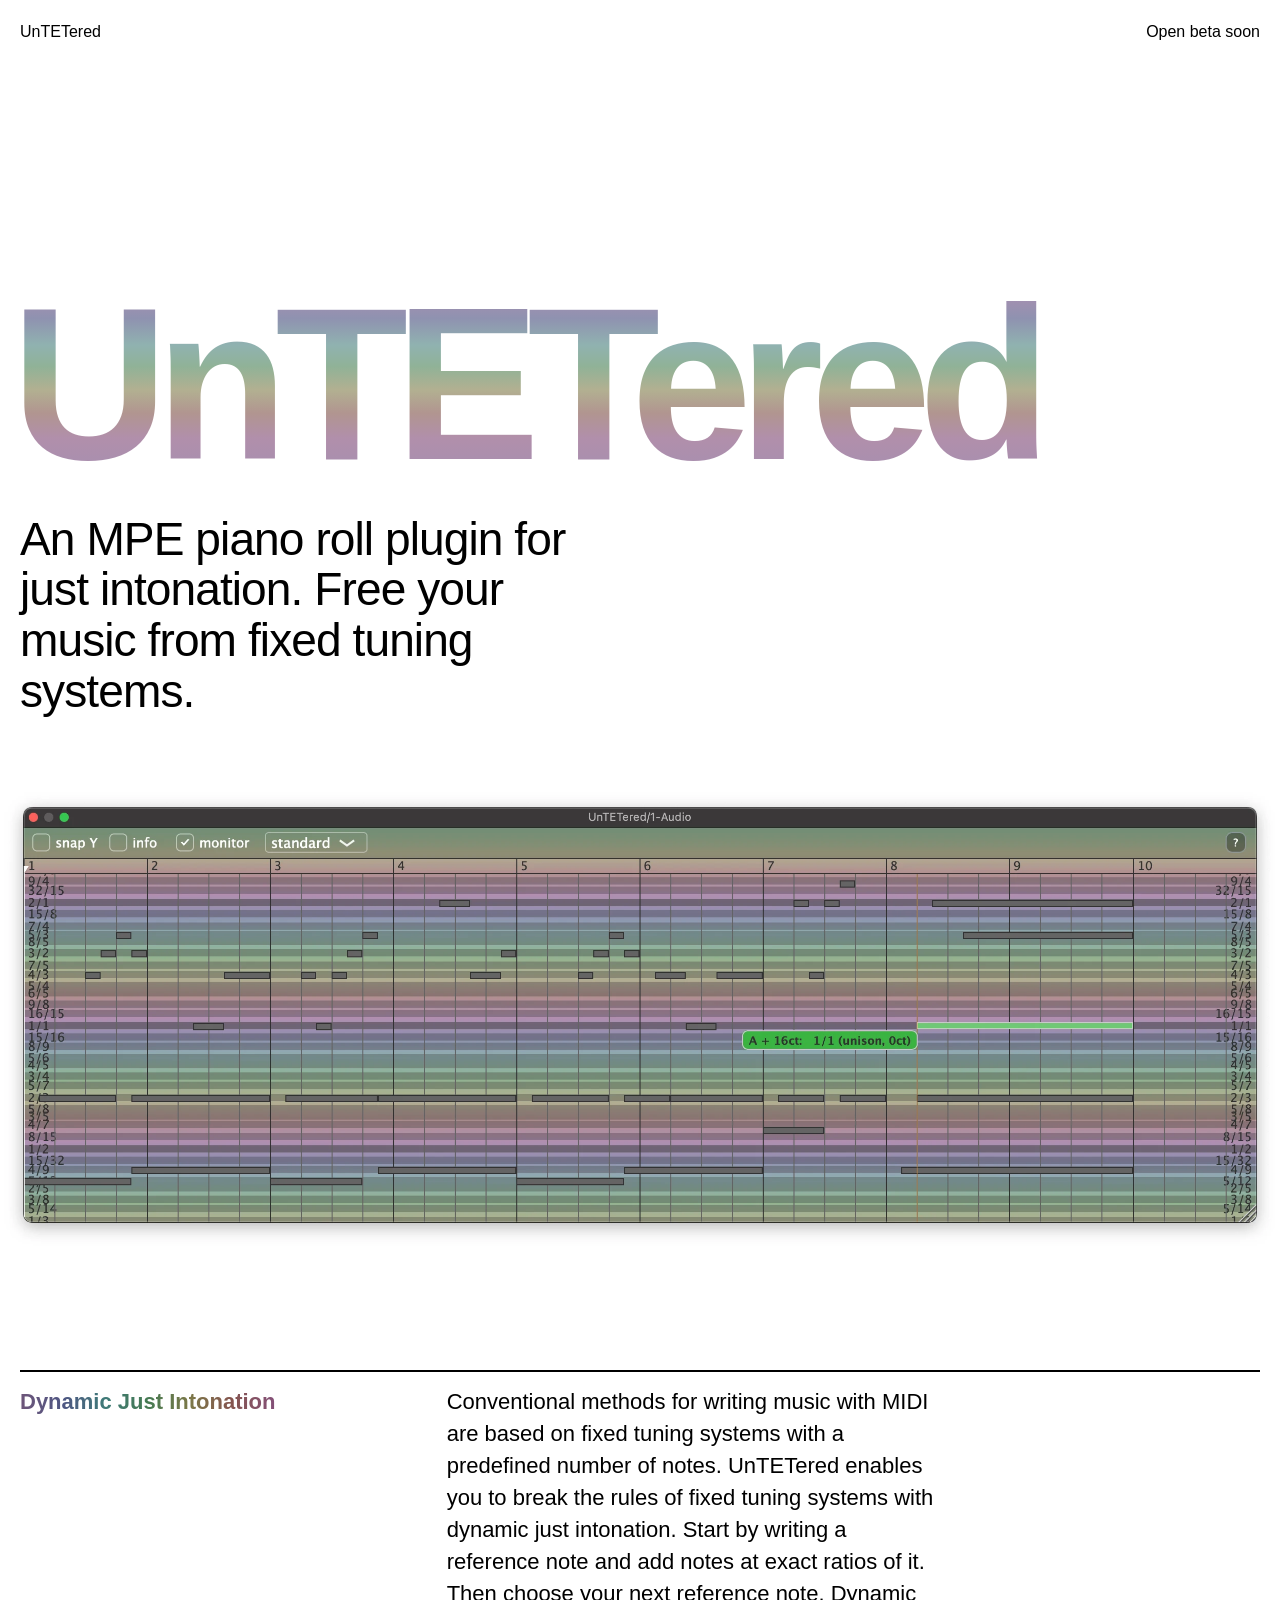
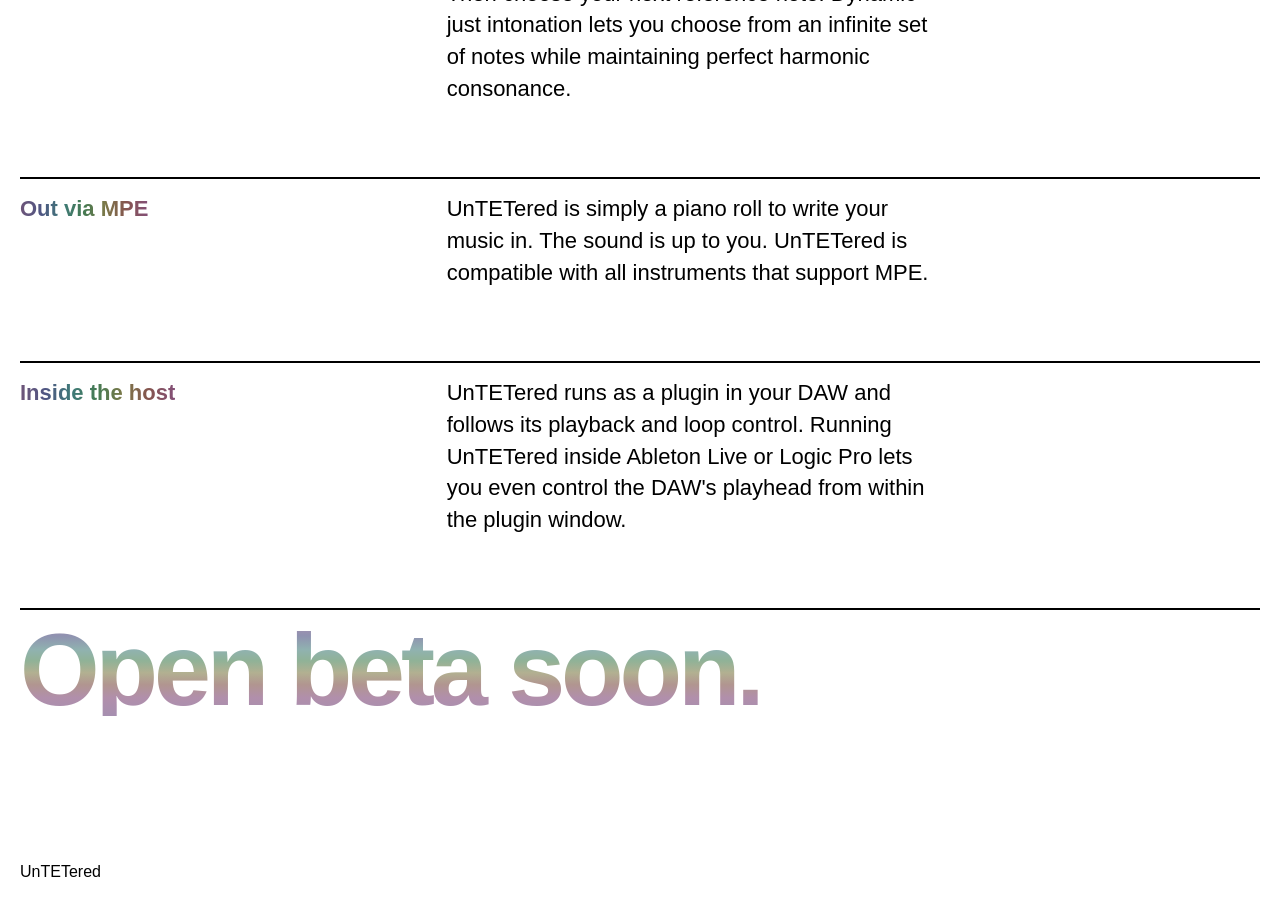
==== untetered.com/index.html @ 3cdaa633 "add mock website" ====
<!doctype html>
<html lang="en">

<head>
    <meta charset="utf-8">
    <meta name="viewport" content="width=device-width, initial-scale=1">
    <title>UnTETered</title>
    <meta name="description"
        content="An MPE piano roll for just intonation. Every note is an exact ratio, and every note in a chord can be tuned on its own.">
    <link rel="preconnect" href="https://fonts.googleapis.com">
    <link rel="preconnect" href="https://fonts.gstatic.com" crossorigin>
    <style>
        * {
            box-sizing: border-box;
            margin: 0;
            padding: 0
        }

        body {
            background: #fff;
            color: #000;
            font: 400 22px/1.45 "Helvetica Neue", Helvetica, Arial, sans-serif;
            padding: 20px
        }

        h1 {
            font-weight: 700;
            font-size: clamp(72px, 17vw, 260px);
            line-height: .82;
            letter-spacing: -.06em;
            margin: 0 0 40px -.04em
        }

        .top {
            display: flex;
            justify-content: space-between;
            font-size: 16px;
            margin-bottom: 28vh
        }

        .shot {
            margin: 0 -20px 120px
        }

        .shot img {
            display: block;
            width: 100%;
            height: auto
        }

        .lead {
            font-size: clamp(28px, 3.6vw, 48px);
            line-height: 1.1;
            letter-spacing: -.02em;
            max-width: 22ch;
            margin-bottom: 72px
        }

        section {
            display: grid;
            grid-template-columns: 1fr 2fr;
            gap: 20px;
            border-top: 2px solid #000;
            padding: 14px 0 72px
        }

        h2 {
            font-size: 22px;
            font-weight: 700
        }

        p {
            max-width: 40ch
        }

        a {
            color: #00f
        }

        .beta {
            border-top: 2px solid #000;
            padding: 14px 0 120px
        }

        .beta h2 {
            font-size: clamp(48px, 8vw, 120px);
            line-height: .9;
            letter-spacing: -.04em;
            margin-bottom: 24px
        }

        footer {
            font-size: 16px;
            display: flex;
            justify-content: space-between
        }

        @media(max-width:700px) {
            section {
                grid-template-columns: 1fr
            }
        }

        h1,
        .beta h2 {
            background: linear-gradient(180deg, #a68fb0 0%, #8f92b0 13%, #90b2b0 28%, #90b297 40%, #b2b091 53%, #b19590 66%, #b18fab 80%, #a68fb0 100%);
            -webkit-background-clip: text;
            background-clip: text;
            color: transparent
        }

        section h2 {
            background: linear-gradient(90deg, #6e5579, #4f5683, #3f7a78, #457a52, #7c7848, #85544f, #845078);
            -webkit-background-clip: text;
            background-clip: text;
            color: transparent;
            justify-self: start;
            align-self: start
        }
    </style>
</head>

<body>
    <div class=top><span>UnTETered</span><span>Open beta soon</span></div>
    <h1>UnTETered</h1>
    <p class=lead>An MPE piano roll plugin for just intonation. Free your music from fixed tuning systems.</p>
    <figure class=shot><img
            src="[data-uri]"
            width="2494" height="900">
    </figure>
    <section>
        <h2>Dynamic Just Intonation</h2>
        <p>Conventional methods for writing music with MIDI are based on fixed tuning systems with a predefined number of notes. 
            UnTETered enables you to break the rules of fixed tuning systems with dynamic just intonation. 
            Start by writing a reference note and add notes at exact ratios of it. 
            Then choose your next reference note.
            Dynamic just intonation lets you choose from an infinite set of notes while maintaining perfect harmonic consonance.</p>
    </section>
    <section>
        <h2>Out via MPE</h2>
        <p>UnTETered is simply a piano roll to write your music in. The sound is up to you. UnTETered is compatible with all instruments that support MPE.</p>
    </section>
    <section>
        <h2>Inside the host</h2>
        <p>UnTETered runs as a plugin in your DAW and follows its playback and loop control.
            Running UnTETered inside Ableton Live or Logic Pro lets you even control the DAW's playhead from within the plugin window.</p>
    </section>
    <div class=beta>
        <h2>Open beta soon.</h2>
        <!--
        <p>If you write in just intonation, or want to, we would like you to try it and tell us where it falls short.
            Write to <a href="mailto:support@untetered.com">support@untetered.com</a> and we will let you know when it
            opens.</p>
        -->
    </div>
    <footer><span>UnTETered</span></footer>
</body>

</html>
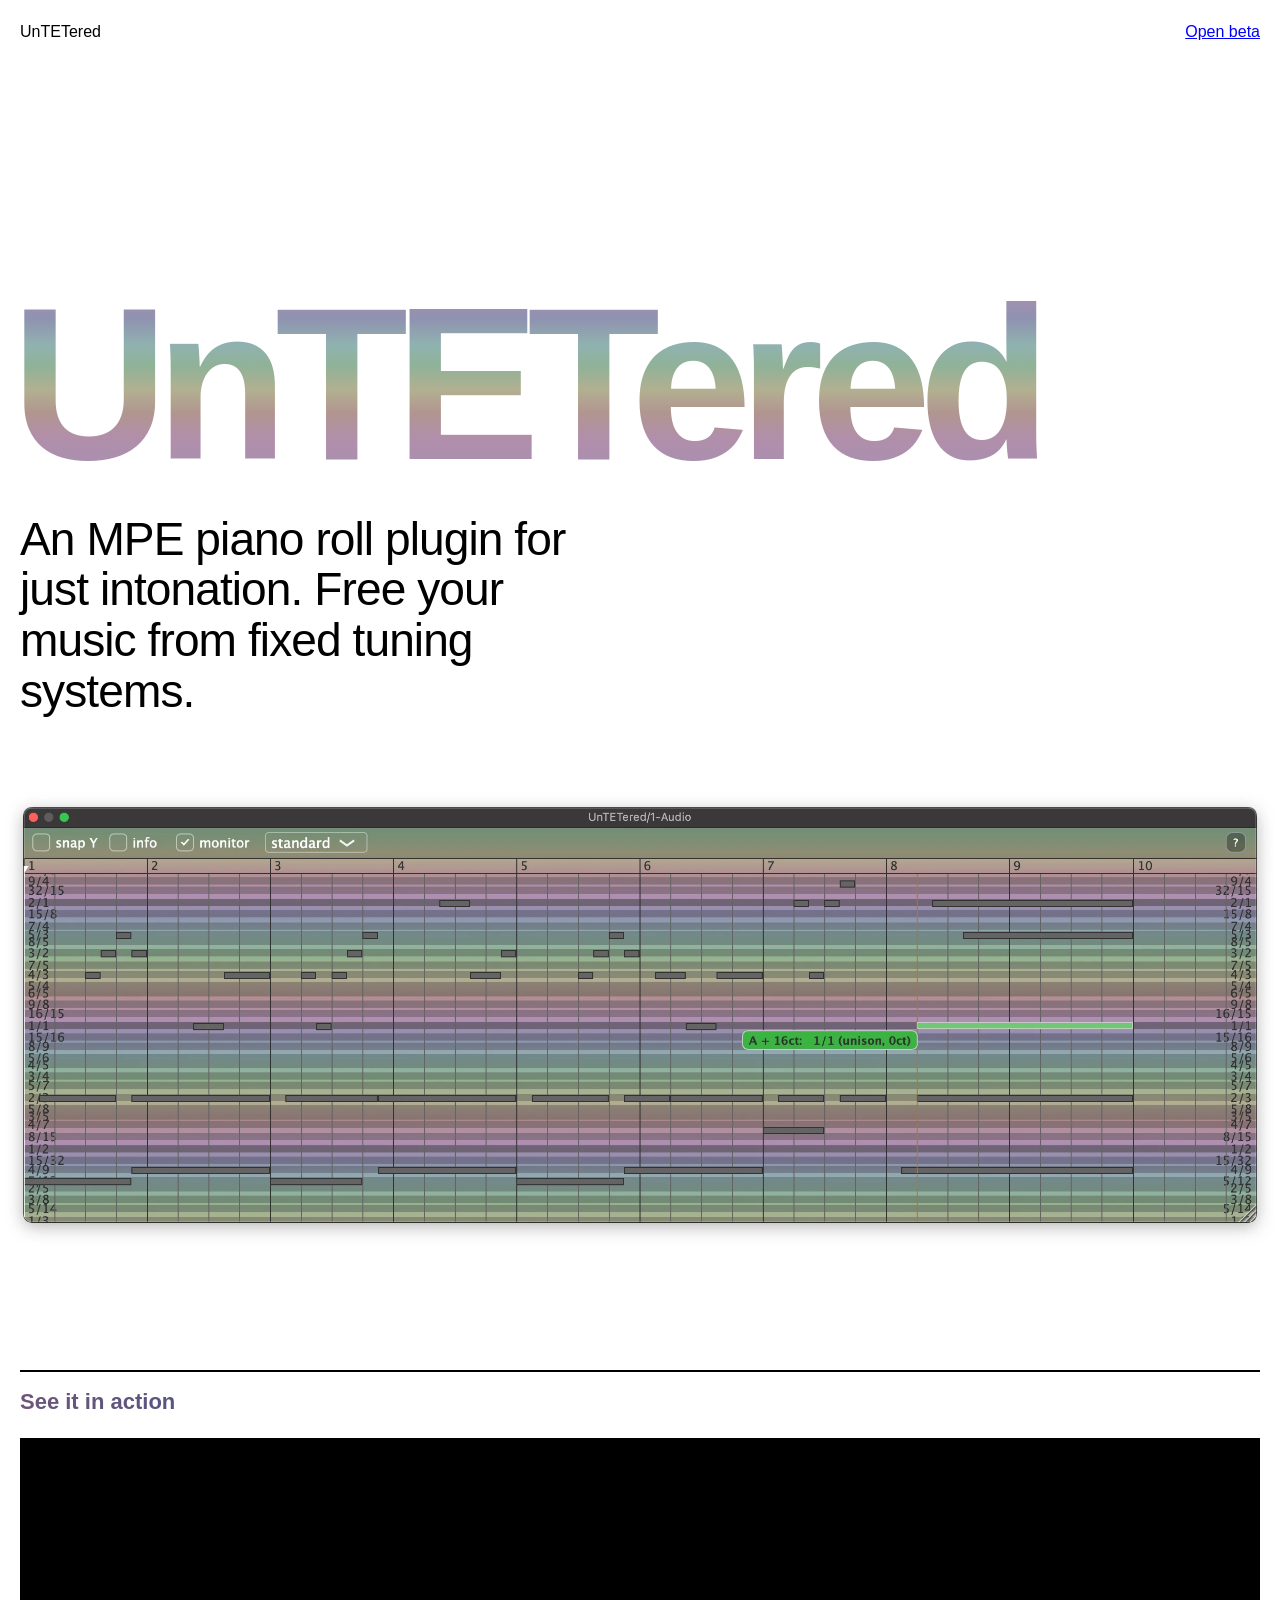
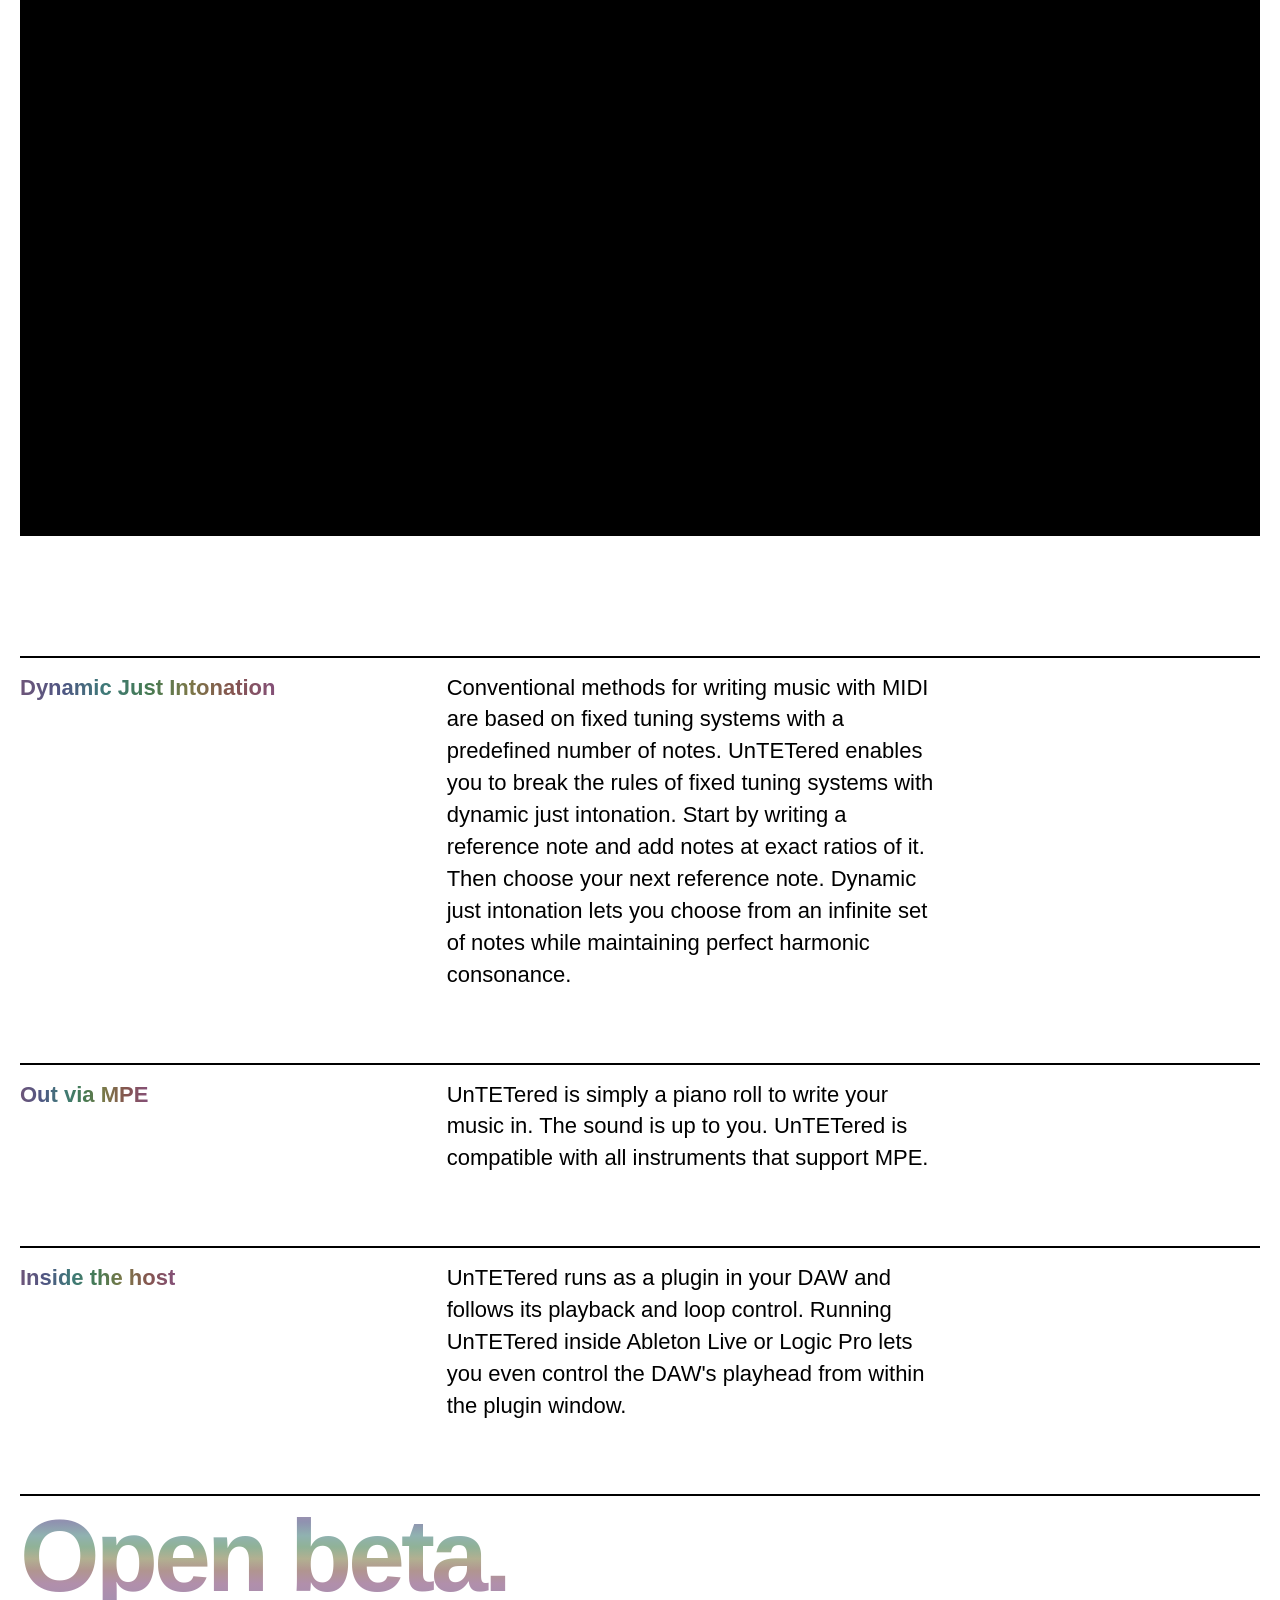
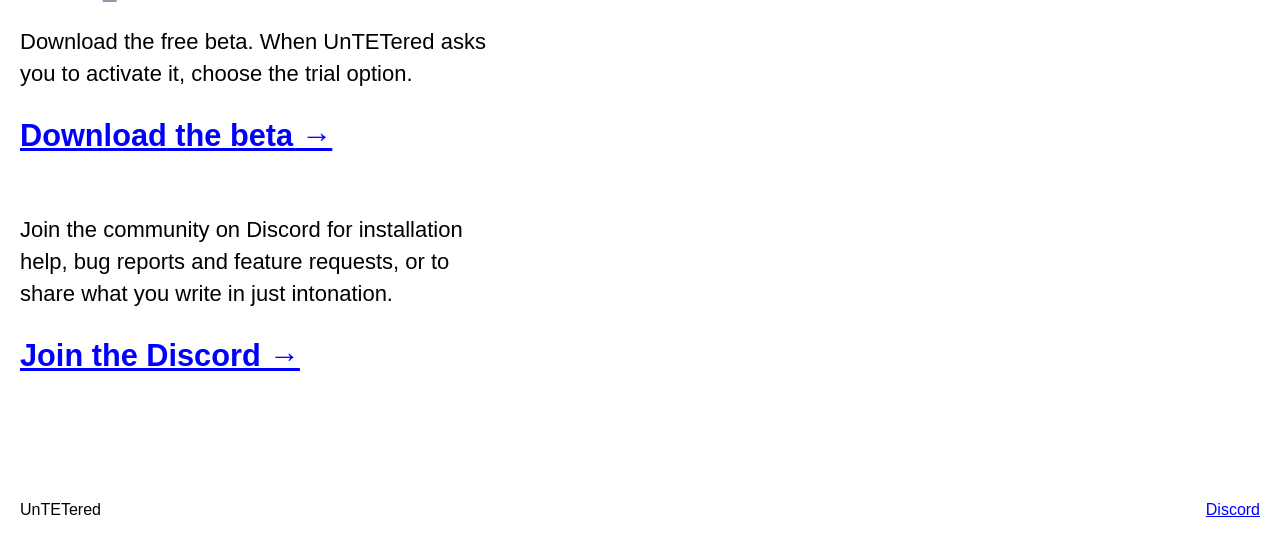
==== commit 18d791b3: "add unit testing" ====
--- a/untetered.com/index.html
+++ b/untetered.com/index.html
@@ -16,6 +16,10 @@
             padding: 0
         }
 
+        html {
+            scroll-behavior: smooth
+        }
+
         body {
             background: #fff;
             color: #000;
@@ -89,6 +93,43 @@
             margin-bottom: 24px
         }
 
+        .video {
+            border-top: 2px solid #000;
+            padding: 14px 0 120px
+        }
+
+        .video h2 {
+            font-size: 22px;
+            font-weight: 700;
+            margin-bottom: 20px
+        }
+
+        .frame {
+            position: relative;
+            width: 100%;
+            aspect-ratio: 16 / 9;
+            background: #000
+        }
+
+        .frame iframe {
+            position: absolute;
+            inset: 0;
+            width: 100%;
+            height: 100%;
+            border: 0
+        }
+
+        .join {
+            display: inline-block;
+            margin-top: 24px;
+            font-size: clamp(22px, 2.4vw, 32px);
+            font-weight: 700
+        }
+
+        .step+.step {
+            margin-top: 56px
+        }
+
         footer {
             font-size: 16px;
             display: flex;
@@ -109,7 +150,8 @@
             color: transparent
         }
 
-        section h2 {
+        section h2,
+        .video h2 {
             background: linear-gradient(90deg, #6e5579, #4f5683, #3f7a78, #457a52, #7c7848, #85544f, #845078);
             -webkit-background-clip: text;
             background-clip: text;
@@ -121,13 +163,17 @@
 </head>
 
 <body>
-    <div class=top><span>UnTETered</span><span>Open beta soon</span></div>
+    <div class=top><span>UnTETered</span><a href="#beta">Open beta</a></div>
     <h1>UnTETered</h1>
     <p class=lead>An MPE piano roll plugin for just intonation. Free your music from fixed tuning systems.</p>
     <figure class=shot><img
             src="[data-uri]"
             width="2494" height="900">
     </figure>
+    <div class=video id=video>
+        <h2>See it in action</h2>
+        <div class=frame></div>
+    </div>
     <section>
         <h2>Dynamic Just Intonation</h2>
         <p>Conventional methods for writing music with MIDI are based on fixed tuning systems with a predefined number of notes. 
@@ -145,15 +191,53 @@
         <p>UnTETered runs as a plugin in your DAW and follows its playback and loop control.
             Running UnTETered inside Ableton Live or Logic Pro lets you even control the DAW's playhead from within the plugin window.</p>
     </section>
-    <div class=beta>
-        <h2>Open beta soon.</h2>
+    <div class=beta id=beta>
+        <h2>Open beta.</h2>
+        <div class=step>
+            <p>Download the free beta. When UnTETered asks you to activate it, choose the trial
+                option.</p>
+            <a class=join href="https://untetered.moonbase.sh/download/untetered" target=_blank rel=noopener>Download
+                the beta &rarr;</a>
+        </div>
+        <div class=step>
+        <p>Join the community on Discord for installation help, bug reports and feature requests,
+            or to share what you write in just intonation.</p>
+        <a class="join discord" href="#">Join the Discord &rarr;</a>
+        </div>
         <!--
         <p>If you write in just intonation, or want to, we would like you to try it and tell us where it falls short.
             Write to <a href="mailto:support@untetered.com">support@untetered.com</a> and we will let you know when it
             opens.</p>
         -->
     </div>
-    <footer><span>UnTETered</span></footer>
+    <footer><span>UnTETered</span><a class=discord href="#">Discord</a></footer>
+
+    <script>
+        // ===== Paste your links here =====
+        const YOUTUBE_URL = "https://youtu.be/FnOb8e-QtQI";
+        const DISCORD_URL = "https://discord.gg/RHbEfQdGS";
+        // =================================
+
+        (function () {
+            const m = YOUTUBE_URL.match(/(?:youtu\.be\/|v=|embed\/|shorts\/)([\w-]{11})/);
+            const video = document.getElementById("video");
+            if (m) {
+                const f = document.createElement("iframe");
+                f.src = "https://www.youtube-nocookie.com/embed/" + m[1] + "?rel=0";
+                f.title = "UnTETered demo";
+                f.loading = "lazy";
+                f.allow = "accelerometer; encrypted-media; gyroscope; picture-in-picture; fullscreen";
+                f.allowFullscreen = true;
+                video.querySelector(".frame").appendChild(f);
+            } else {
+                video.remove();
+            }
+            document.querySelectorAll("a.discord").forEach(function (a) {
+                if (DISCORD_URL) { a.href = DISCORD_URL; a.target = "_blank"; a.rel = "noopener"; }
+                else { a.remove(); }
+            });
+        })();
+    </script>
 </body>
 
 </html>
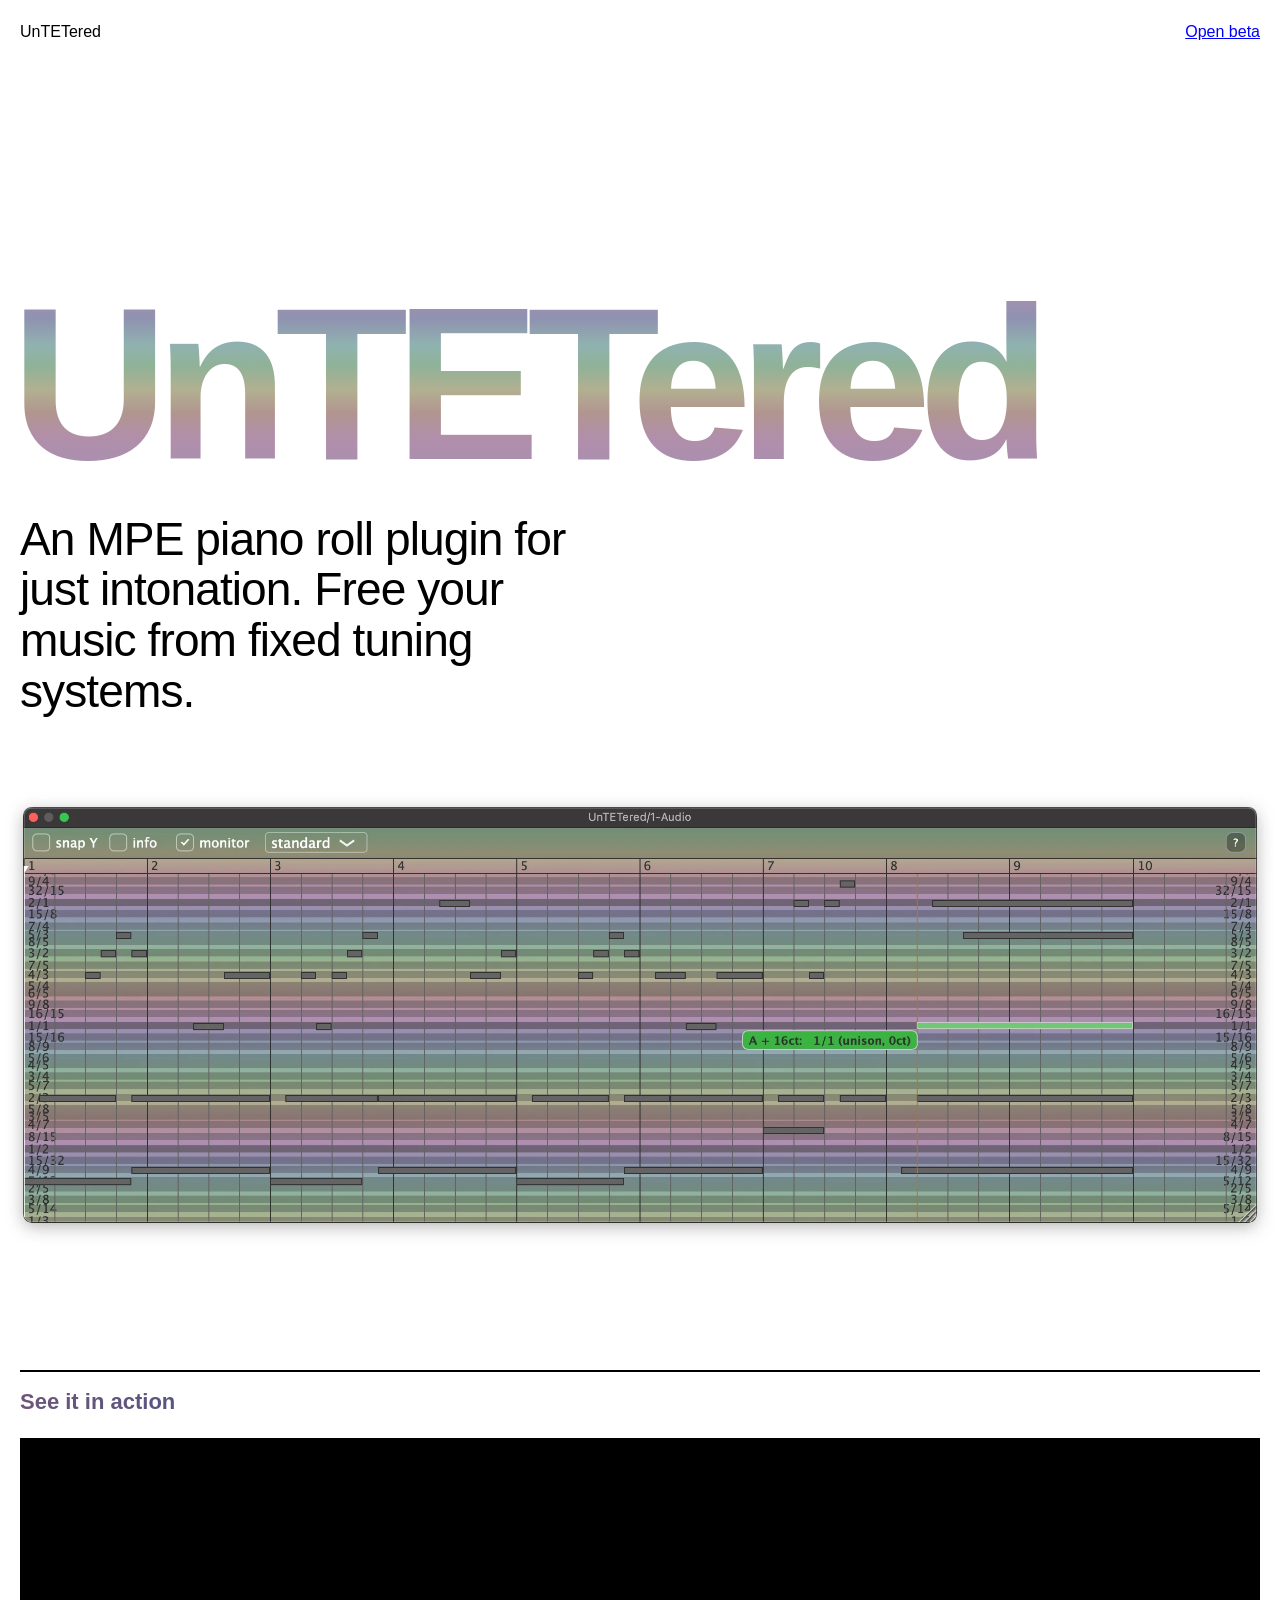
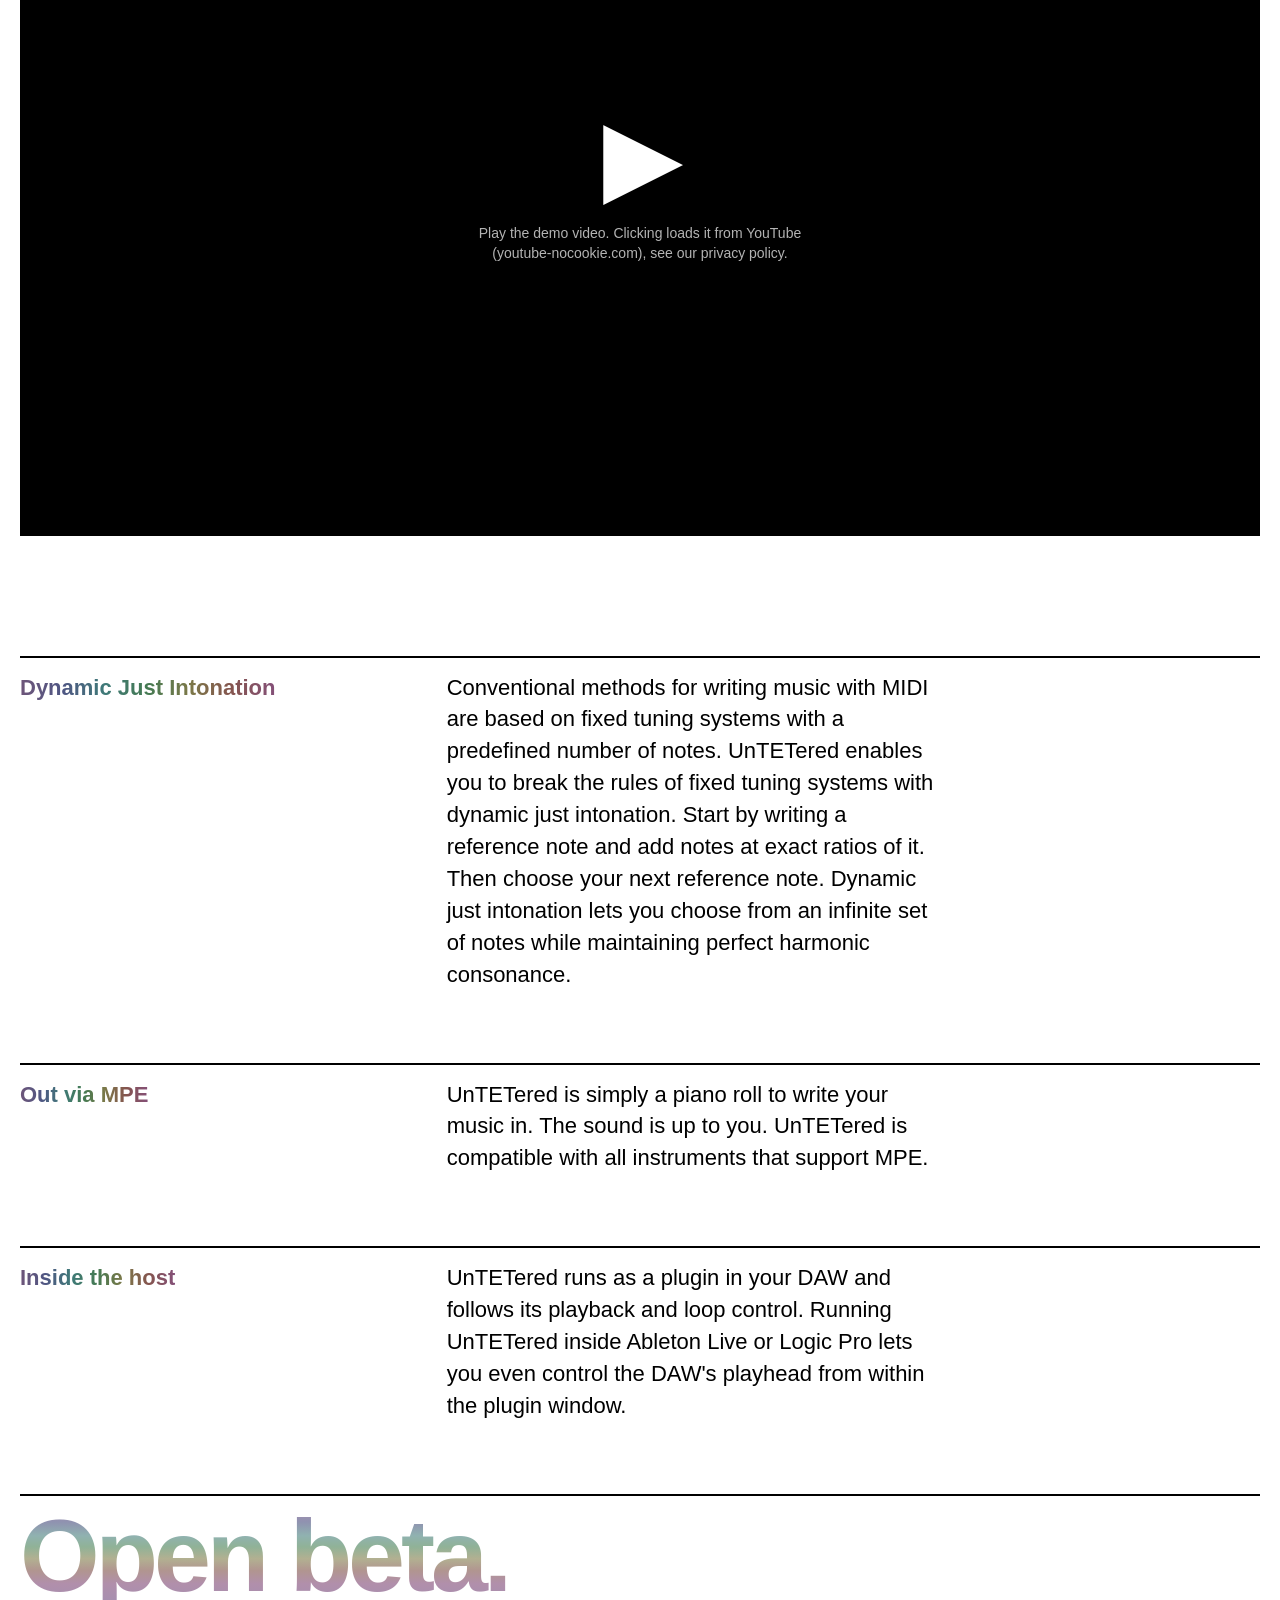
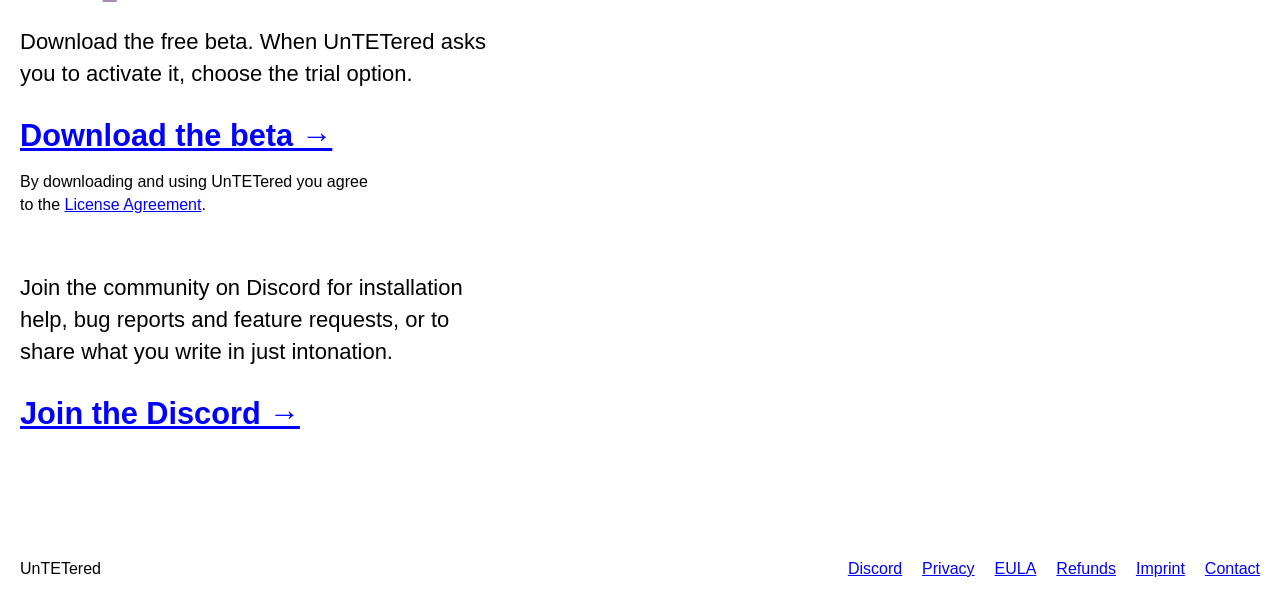
==== commit 7574b5fa: "update website" ====
--- a/untetered.com/index.html
+++ b/untetered.com/index.html
@@ -7,8 +7,6 @@
     <title>UnTETered</title>
     <meta name="description"
         content="An MPE piano roll for just intonation. Every note is an exact ratio, and every note in a chord can be tuned on its own.">
-    <link rel="preconnect" href="https://fonts.googleapis.com">
-    <link rel="preconnect" href="https://fonts.gstatic.com" crossorigin>
     <style>
         * {
             box-sizing: border-box;
@@ -119,6 +117,35 @@
             border: 0
         }
 
+        .play {
+            position: absolute;
+            inset: 0;
+            width: 100%;
+            height: 100%;
+            border: 0;
+            background: #000;
+            color: #fff;
+            font: inherit;
+            cursor: pointer;
+            display: flex;
+            flex-direction: column;
+            align-items: center;
+            justify-content: center;
+            gap: 16px
+        }
+
+        .play b {
+            font-size: clamp(48px, 8vw, 96px);
+            line-height: 1
+        }
+
+        .play small {
+            font-size: 14px;
+            opacity: .7;
+            max-width: 44ch;
+            text-align: center
+        }
+
         .join {
             display: inline-block;
             margin-top: 24px;
@@ -133,7 +160,20 @@
         footer {
             font-size: 16px;
             display: flex;
+            flex-wrap: wrap;
+            gap: 8px 20px;
             justify-content: space-between
+        }
+
+        footer nav {
+            display: flex;
+            flex-wrap: wrap;
+            gap: 8px 20px
+        }
+
+        .note {
+            font-size: 16px;
+            margin-top: 12px
         }
 
         @media(max-width:700px) {
@@ -198,6 +238,7 @@
                 option.</p>
             <a class=join href="https://untetered.moonbase.sh/download/untetered" target=_blank rel=noopener>Download
                 the beta &rarr;</a>
+            <p class=note>By downloading and using UnTETered you agree to the <a href="eula.html">License Agreement</a>.</p>
         </div>
         <div class=step>
         <p>Join the community on Discord for installation help, bug reports and feature requests,
@@ -210,25 +251,35 @@
             opens.</p>
         -->
     </div>
-    <footer><span>UnTETered</span><a class=discord href="#">Discord</a></footer>
+    <footer><span>UnTETered</span>
+        <nav><a class=discord href="#">Discord</a><a href="privacy.html">Privacy</a><a href="eula.html">EULA</a><a href="refunds.html">Refunds</a><a href="imprint.html">Imprint</a><a href="mailto:info@untetered.com">Contact</a></nav>
+    </footer>
 
     <script>
         // ===== Paste your links here =====
         const YOUTUBE_URL = "https://youtu.be/FnOb8e-QtQI";
-        const DISCORD_URL = "https://discord.gg/RHbEfQdGS";
+        const DISCORD_URL = "https://discord.gg/r9GnSxf5MC";
         // =================================
 
         (function () {
             const m = YOUTUBE_URL.match(/(?:youtu\.be\/|v=|embed\/|shorts\/)([\w-]{11})/);
             const video = document.getElementById("video");
             if (m) {
-                const f = document.createElement("iframe");
-                f.src = "https://www.youtube-nocookie.com/embed/" + m[1] + "?rel=0";
-                f.title = "UnTETered demo";
-                f.loading = "lazy";
-                f.allow = "accelerometer; encrypted-media; gyroscope; picture-in-picture; fullscreen";
-                f.allowFullscreen = true;
-                video.querySelector(".frame").appendChild(f);
+                // Click-to-load: nothing is requested from YouTube until the visitor clicks.
+                const frame = video.querySelector(".frame");
+                const btn = document.createElement("button");
+                btn.className = "play";
+                btn.type = "button";
+                btn.innerHTML = "<b>&#9654;</b><small>Play the demo video. Clicking loads it from YouTube (youtube-nocookie.com), see our privacy policy.</small>";
+                btn.addEventListener("click", function () {
+                    const f = document.createElement("iframe");
+                    f.src = "https://www.youtube-nocookie.com/embed/" + m[1] + "?rel=0&autoplay=1";
+                    f.title = "UnTETered demo";
+                    f.allow = "accelerometer; autoplay; encrypted-media; gyroscope; picture-in-picture; fullscreen";
+                    f.allowFullscreen = true;
+                    frame.replaceChildren(f);
+                });
+                frame.appendChild(btn);
             } else {
                 video.remove();
             }
